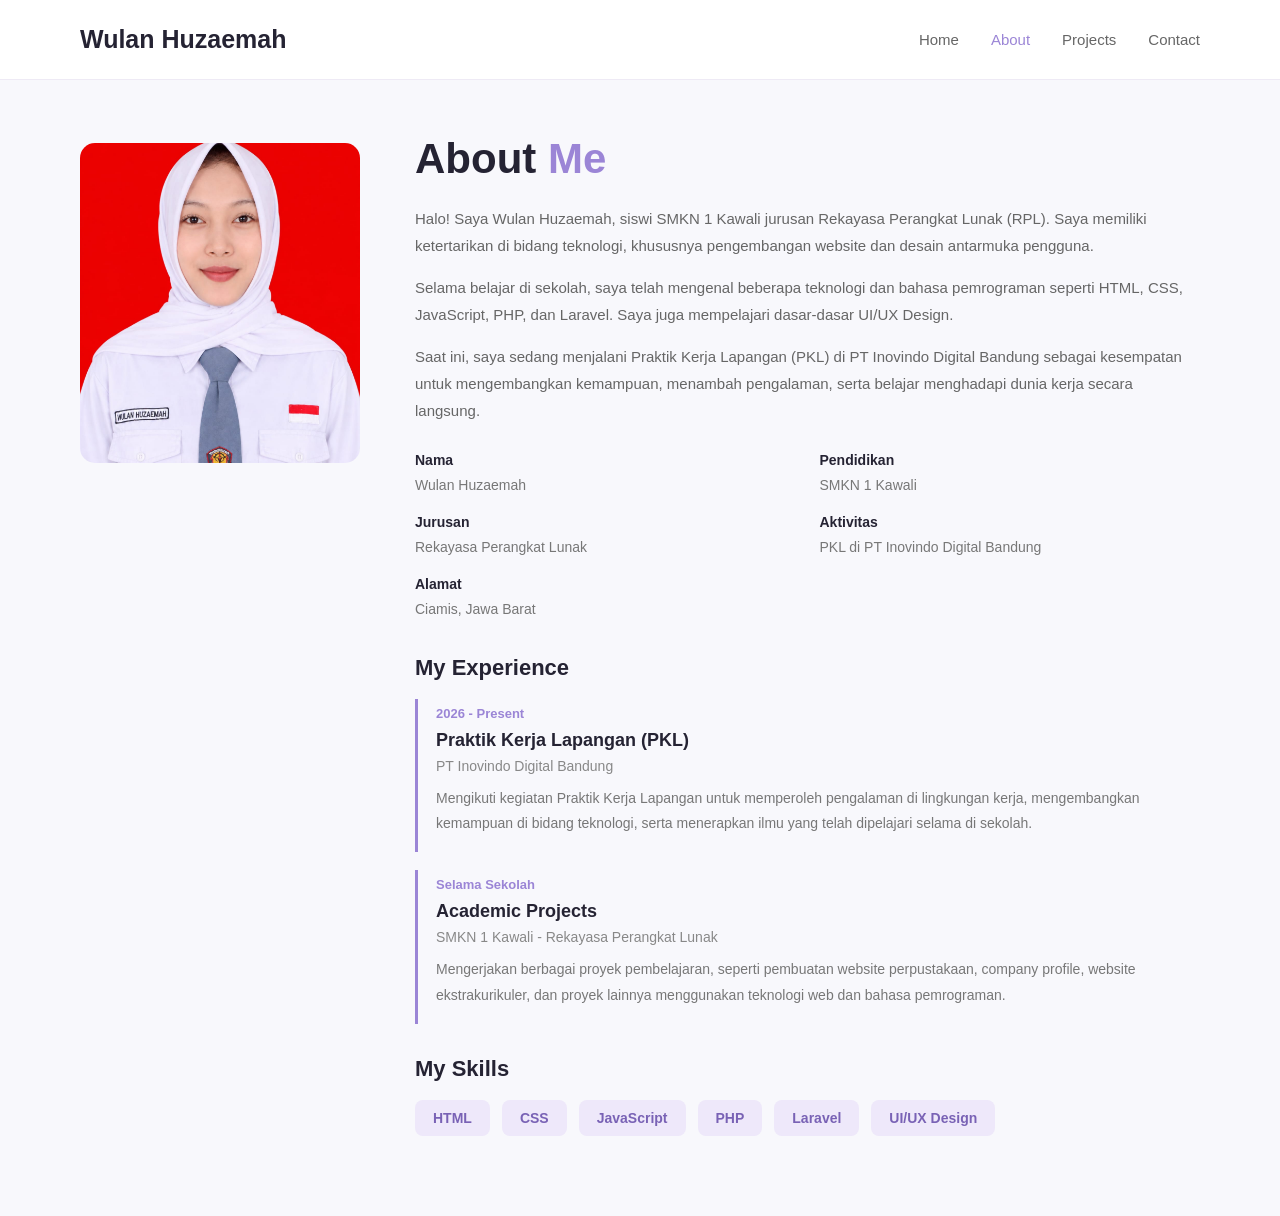
==== about.html @ 4f1f441b "Add files via upload" ====
<!DOCTYPE html>
<html lang="id">
<head>
    <meta charset="UTF-8">
    <meta name="viewport" content="width=device-width, initial-scale=1.0">
    <title>About Me | Wulan Huzaemah</title>
    <link rel="stylesheet" href="style.css">
</head>
<body>

    <!-- NAVBAR -->
    <header class="navbar">
        <div class="nav-container">
            <a href="index.html" class="logo">Wulan Huzaemah</a>

            <nav>
                <ul class="nav-links">
                    <li><a href="index.html">Home</a></li>
                    <li><a href="about.html" class="active">About</a></li>
                    <li><a href="project.html">Projects</a></li>
                    <li><a href="contact.html">Contact</a></li>
                </ul>
            </nav>
        </div>
    </header>

    <!-- ABOUT SECTION -->
    <main>
        <section class="about">

            <div class="about-image">
                <img src="profil.jpeg" alt="Foto Profil Wulan">
            </div>

            <div class="about-content">

                <h1>About <span>Me</span></h1>

                <p class="about-description">
                    Halo! Saya Wulan Huzaemah, siswi SMKN 1 Kawali
                    jurusan Rekayasa Perangkat Lunak (RPL).
                    Saya memiliki ketertarikan di bidang teknologi,
                    khususnya pengembangan website dan desain
                    antarmuka pengguna.
                </p>

                <p class="about-description">
                    Selama belajar di sekolah, saya telah mengenal
                    beberapa teknologi dan bahasa pemrograman seperti
                    HTML, CSS, JavaScript, PHP, dan Laravel.
                    Saya juga mempelajari dasar-dasar UI/UX Design.
                </p>

                <p class="about-description">
                    Saat ini, saya sedang menjalani Praktik Kerja
                    Lapangan (PKL) di PT Inovindo Digital Bandung sebagai
                    kesempatan untuk mengembangkan kemampuan, menambah pengalaman,
                    serta belajar menghadapi dunia kerja secara langsung.
                </p>

                <!-- PERSONAL INFORMATION -->
                <div class="about-info">

                    <div class="info-item">
                        <strong>Nama</strong>
                        <span>Wulan Huzaemah</span>
                    </div>

                    <div class="info-item">
                        <strong>Pendidikan</strong>
                        <span>SMKN 1 Kawali</span>
                    </div>

                    <div class="info-item">
                        <strong>Jurusan</strong>
                        <span>Rekayasa Perangkat Lunak</span>
                    </div>

                    <div class="info-item">
                        <strong>Aktivitas</strong>
                        <span>PKL di PT Inovindo Digital Bandung</span>
                    </div>

                    <div class="info-item">
                        <strong>Alamat</strong>
                        <span>Ciamis, Jawa Barat</span>
                    </div>

                </div>

                <!-- EXPERIENCE -->
                <div class="experience">
                    <h2>My Experience</h2>

                    <div class="experience-item">
                        <span class="experience-year">2026 - Present</span>
                        <h3>Praktik Kerja Lapangan (PKL)</h3>
                        <h4>PT Inovindo Digital Bandung</h4>
                        <p>
                            Mengikuti kegiatan Praktik Kerja Lapangan untuk
                            memperoleh pengalaman di lingkungan kerja,
                            mengembangkan kemampuan di bidang teknologi,
                            serta menerapkan ilmu yang telah dipelajari
                            selama di sekolah.
                        </p>
                    </div>

                    <div class="experience-item">
                        <span class="experience-year">Selama Sekolah</span>
                        <h3>Academic Projects</h3>
                        <h4>SMKN 1 Kawali - Rekayasa Perangkat Lunak</h4>
                        <p>
                            Mengerjakan berbagai proyek pembelajaran,
                            seperti pembuatan website perpustakaan,
                            company profile, website ekstrakurikuler,
                            dan proyek lainnya menggunakan teknologi
                            web dan bahasa pemrograman.
                        </p>
                    </div>
                </div>

                <!-- SKILLS -->
                <div class="skills">
                    <h2>My Skills</h2>

                    <div class="skill-list">
                        <span>HTML</span>
                        <span>CSS</span>
                        <span>JavaScript</span>
                        <span>PHP</span>
                        <span>Laravel</span>
                        <span>UI/UX Design</span>
                    </div>
                </div>

            </div>
        </section>
    </main>

</body>
</html>
---- style.css ----
/* =========================
   GLOBAL
========================= */
* {
    margin: 0;
    padding: 0;
    box-sizing: border-box;
    font-family: Arial, sans-serif;
}

html {
    scroll-behavior: smooth;
}

body {
    background: #f8f8fc;
    color: #25243a;
    padding-top: 80px;
}

img {
    max-width: 100%;
}

/* =========================
   NAVBAR
========================= */
.navbar {
    position: fixed;
    top: 0;
    left: 0;
    width: 100%;
    height: 80px;
    padding: 0;
    background: #fff;
    border-bottom: 1px solid #eeeaf5;
    z-index: 9999;
}

.nav-container {
    width: 100%;
    max-width: 1200px;
    height: 100%;
    margin: 0 auto;
    padding: 0 40px;
    display: flex;
    justify-content: space-between;
    align-items: center;
    gap: 24px;
}

.navbar .logo {
    color: #252333;
    font-size: 25px;
    font-weight: 700;
    text-decoration: none;
    white-space: nowrap;
}

.nav-links {
    display: flex;
    align-items: center;
    gap: 32px;
    list-style: none;
}

.nav-links a {
    color: #666;
    font-size: 15px;
    font-weight: 500;
    text-decoration: none;
    transition: color .3s ease;
}

.nav-links a:hover,
.nav-links a.active {
    color: #9b85d6;
}

/* =========================
   HOME PAGE
========================= */
.home {
    min-height: calc(100vh - 80px);
    padding: 60px 8%;
    display: flex;
    justify-content: space-between;
    align-items: center;
    gap: 50px;
}

.home-content {
    max-width: 600px;
}

.greeting {
    margin-bottom: 20px;
    color: #9b85d6;
    font-size: 12px;
    font-weight: 700;
    letter-spacing: 3px;
}

.home-content h1 {
    margin-bottom: 10px;
    font-size: 48px;
    line-height: 1.3;
}

.home-content h1 span,
.home-content h2 span {
    color: #9b85d6;
}

.home-content h2 {
    margin-bottom: 20px;
    color: #77758b;
    font-size: 20px;
}

.description {
    margin-bottom: 30px;
    color: #77758b;
    line-height: 1.8;
}

.btn {
    display: inline-block;
    padding: 14px 25px;
    border-radius: 8px;
    background: #9b85d6;
    color: #fff;
    text-decoration: none;
    transition: background .3s ease;
}

.btn:hover {
    background: #7962b5;
}

.image-placeholder {
    width: 280px;
    height: 320px;
    overflow: hidden;
    border-radius: 20px;
    flex-shrink: 0;
}

.image-placeholder img {
    display: block;
    width: 100%;
    height: 100%;
    object-fit: cover;
}

/* =========================
   ABOUT PAGE
========================= */
.about {
    width: 100%;
    max-width: 1200px;
    min-height: calc(100vh - 80px);
    margin: 0 auto;
    padding: 55px 40px 80px;
    display: grid;
    grid-template-columns: 280px minmax(0, 1fr);
    align-items: start;
    gap: 55px;
}

.about-image {
    display: flex;
    justify-content: center;
    align-items: flex-start;
    padding-top: 8px;
}

.about-image img {
    display: block;
    width: 280px;
    height: 320px;
    object-fit: cover;
    border-radius: 15px;
}

.about-content {
    min-width: 0;
}

.about-content h1 {
    margin-bottom: 22px;
    color: #252333;
    font-size: 42px;
}

.about-content h1 span {
    color: #9b85d6;
}

.about-description {
    margin-bottom: 15px;
    color: #666;
    font-size: 15px;
    line-height: 1.8;
}

/* PERSONAL INFORMATION */
.about-info {
    display: grid;
    grid-template-columns: repeat(2, minmax(0, 1fr));
    gap: 18px 24px;
    margin-top: 28px;
}

.info-item {
    min-width: 0;
    display: flex;
    flex-direction: column;
    gap: 7px;
}

.info-item strong {
    color: #252333;
    font-size: 14px;
}

.info-item span {
    color: #777;
    font-size: 14px;
    line-height: 1.5;
    overflow-wrap: anywhere;
}

/* EXPERIENCE */
.experience {
    margin-top: 35px;
}

.experience h2,
.skills h2 {
    margin-bottom: 18px;
    color: #252333;
    font-size: 22px;
}

.experience-item {
    margin-bottom: 18px;
    padding: 5px 0 16px 18px;
    border-left: 3px solid #9b85d6;
}

.experience-year {
    color: #9b85d6;
    font-size: 13px;
    font-weight: 600;
}

.experience-item h3 {
    margin: 8px 0 5px;
    color: #252333;
    font-size: 18px;
}

.experience-item h4 {
    margin-bottom: 9px;
    color: #888;
    font-size: 14px;
    font-weight: 500;
    line-height: 1.5;
    white-space: normal;
    overflow-wrap: break-word;
}

.experience-item p {
    color: #777;
    font-size: 14px;
    line-height: 1.8;
}

/* SKILLS */
.skills {
    margin-top: 32px;
}

.skill-list {
    display: flex;
    flex-wrap: wrap;
    gap: 12px;
}

.skill-list span {
    padding: 10px 18px;
    border-radius: 8px;
    background: #eee8fa;
    color: #7962b5;
    font-size: 14px;
    font-weight: 600;
}

/* =========================
   PROJECT PAGE
========================= */
.projects {
    min-height: calc(100vh - 80px);
    padding: 55px 8% 80px;
}

.projects-container {
    max-width: 1200px;
    margin: 0 auto;
}

.projects-heading {
    max-width: 650px;
    margin-bottom: 45px;
}

.section-label {
    color: #9b85d6;
    font-size: 13px;
    font-weight: 700;
    letter-spacing: 3px;
}

.projects-heading h1 {
    margin: 12px 0;
    color: #252333;
    font-size: 48px;
}

.projects-heading h1 span {
    color: #9b85d6;
}

.projects-heading > p:last-child {
    color: #777;
    line-height: 1.8;
}

.project-grid {
    display: grid;
    grid-template-columns: repeat(3, minmax(0, 1fr));
    gap: 25px;
}

.project-card {
    overflow: hidden;
    border: 1px solid #eeeaf5;
    border-radius: 15px;
    background: #fff;
    transition: transform .3s ease, box-shadow .3s ease;
}

.project-card:hover {
    transform: translateY(-7px);
    box-shadow: 0 12px 30px rgba(40, 30, 70, .08);
}

.project-image {
    width: 100%;
    height: 210px;
    overflow: hidden;
    display: flex;
    justify-content: center;
    align-items: center;
    background: #f0edf7;
}

.project-image img {
    display: block;
    width: 100%;
    height: 100%;
    object-fit: cover;
}

.project-image span {
    color: #9b85d6;
    font-size: 75px;
    font-weight: 700;
    opacity: .8;
}

.project-info {
    padding: 23px;
}

.project-number {
    color: #9b85d6;
    font-size: 12px;
    font-weight: 700;
    letter-spacing: 1.5px;
}

.project-info h2 {
    margin: 12px 0;
    color: #252333;
    font-size: 21px;
}

.project-info > p:not(.project-number) {
    color: #777;
    font-size: 14px;
    line-height: 1.7;
}

.project-tags {
    display: flex;
    flex-wrap: wrap;
    gap: 8px;
    margin-top: 20px;
}

.project-tags span {
    padding: 7px 12px;
    border-radius: 20px;
    background: #f0edf7;
    color: #8b73c5;
    font-size: 12px;
}

/* =========================
   CONTACT PAGE
========================= */
.contact {
    min-height: calc(100vh - 80px);
    padding: 70px 10% 80px;
}

.contact-heading {
    max-width: 650px;
    margin: 0 auto 55px;
    text-align: center;
}

.contact-heading h1 {
    margin-bottom: 15px;
    color: #252333;
    font-size: 42px;
}

.contact-heading h1 span {
    color: #9b85d6;
}

.contact-heading > p:last-child {
    color: #777;
    font-size: 15px;
    line-height: 1.8;
}

.contact-cards {
    display: grid;
    grid-template-columns: repeat(4, minmax(0, 1fr));
    gap: 22px;
}

.contact-card {
    padding: 35px 20px;
    border: 1px solid #eee8fa;
    border-radius: 16px;
    background: #fff;
    text-align: center;
    text-decoration: none;
    transition: transform .3s ease, box-shadow .3s ease;
}

.contact-card:hover {
    transform: translateY(-8px);
    border-color: #9b85d6;
    box-shadow: 0 10px 30px rgba(121, 98, 181, .12);
}

.contact-icon {
    width: 65px;
    height: 65px;
    margin: 0 auto 22px;
    border-radius: 16px;
    display: flex;
    justify-content: center;
    align-items: center;
    background: #eee8fa;
    color: #7962b5;
    font-size: 30px;
}

.contact-card h2 {
    margin-bottom: 10px;
    color: #252333;
    font-size: 19px;
}

.contact-card p {
    margin-bottom: 22px;
    color: #888;
    font-size: 13px;
}

.contact-link {
    color: #9b85d6;
    font-size: 13px;
    font-weight: 600;
}

/* =========================
   FOOTER
========================= */
.footer {
    padding: 25px;
    border-top: 1px solid #eeeaf5;
    color: #888;
    font-size: 13px;
    text-align: center;
}

/* =========================
   RESPONSIVE
========================= */
@media (max-width: 900px) {
    .project-grid {
        grid-template-columns: repeat(2, minmax(0, 1fr));
    }

    .contact-cards {
        grid-template-columns: repeat(2, minmax(0, 1fr));
    }

    .about {
        grid-template-columns: 230px minmax(0, 1fr);
        gap: 35px;
        padding-right: 6%;
        padding-left: 6%;
    }

    .about-image img {
        width: 230px;
        height: 280px;
    }
}

@media (max-width: 768px) {
    .home {
        flex-direction: column-reverse;
        justify-content: center;
        gap: 35px;
        padding: 55px 6%;
        text-align: center;
    }

    .home-content h1 {
        font-size: 36px;
    }

    .about {
        grid-template-columns: 1fr;
        gap: 30px;
        padding: 45px 7% 60px;
    }

    .about-image {
        justify-content: center;
    }

    .about-content h1 {
        font-size: 34px;
    }

    .projects-heading h1 {
        font-size: 38px;
    }
}

@media (max-width: 600px) {
    body {
        padding-top: 105px;
    }

    .navbar {
        height: 105px;
    }

    .nav-container {
        flex-direction: column;
        justify-content: center;
        gap: 12px;
        padding: 10px 12px;
    }

    .navbar .logo {
        font-size: 21px;
    }

    .nav-links {
        justify-content: center;
        gap: 18px;
    }

    .nav-links a {
        font-size: 13px;
    }

    .home-content h1 {
        font-size: 32px;
    }

    .about-info {
        grid-template-columns: 1fr;
    }

    .projects {
        padding: 45px 6% 60px;
    }

    .projects-heading h1 {
        font-size: 34px;
    }

    .project-grid,
    .contact-cards {
        grid-template-columns: 1fr;
    }

    .contact {
        padding: 45px 7% 60px;
    }

    .contact-heading h1 {
        font-size: 34px;
    }
}
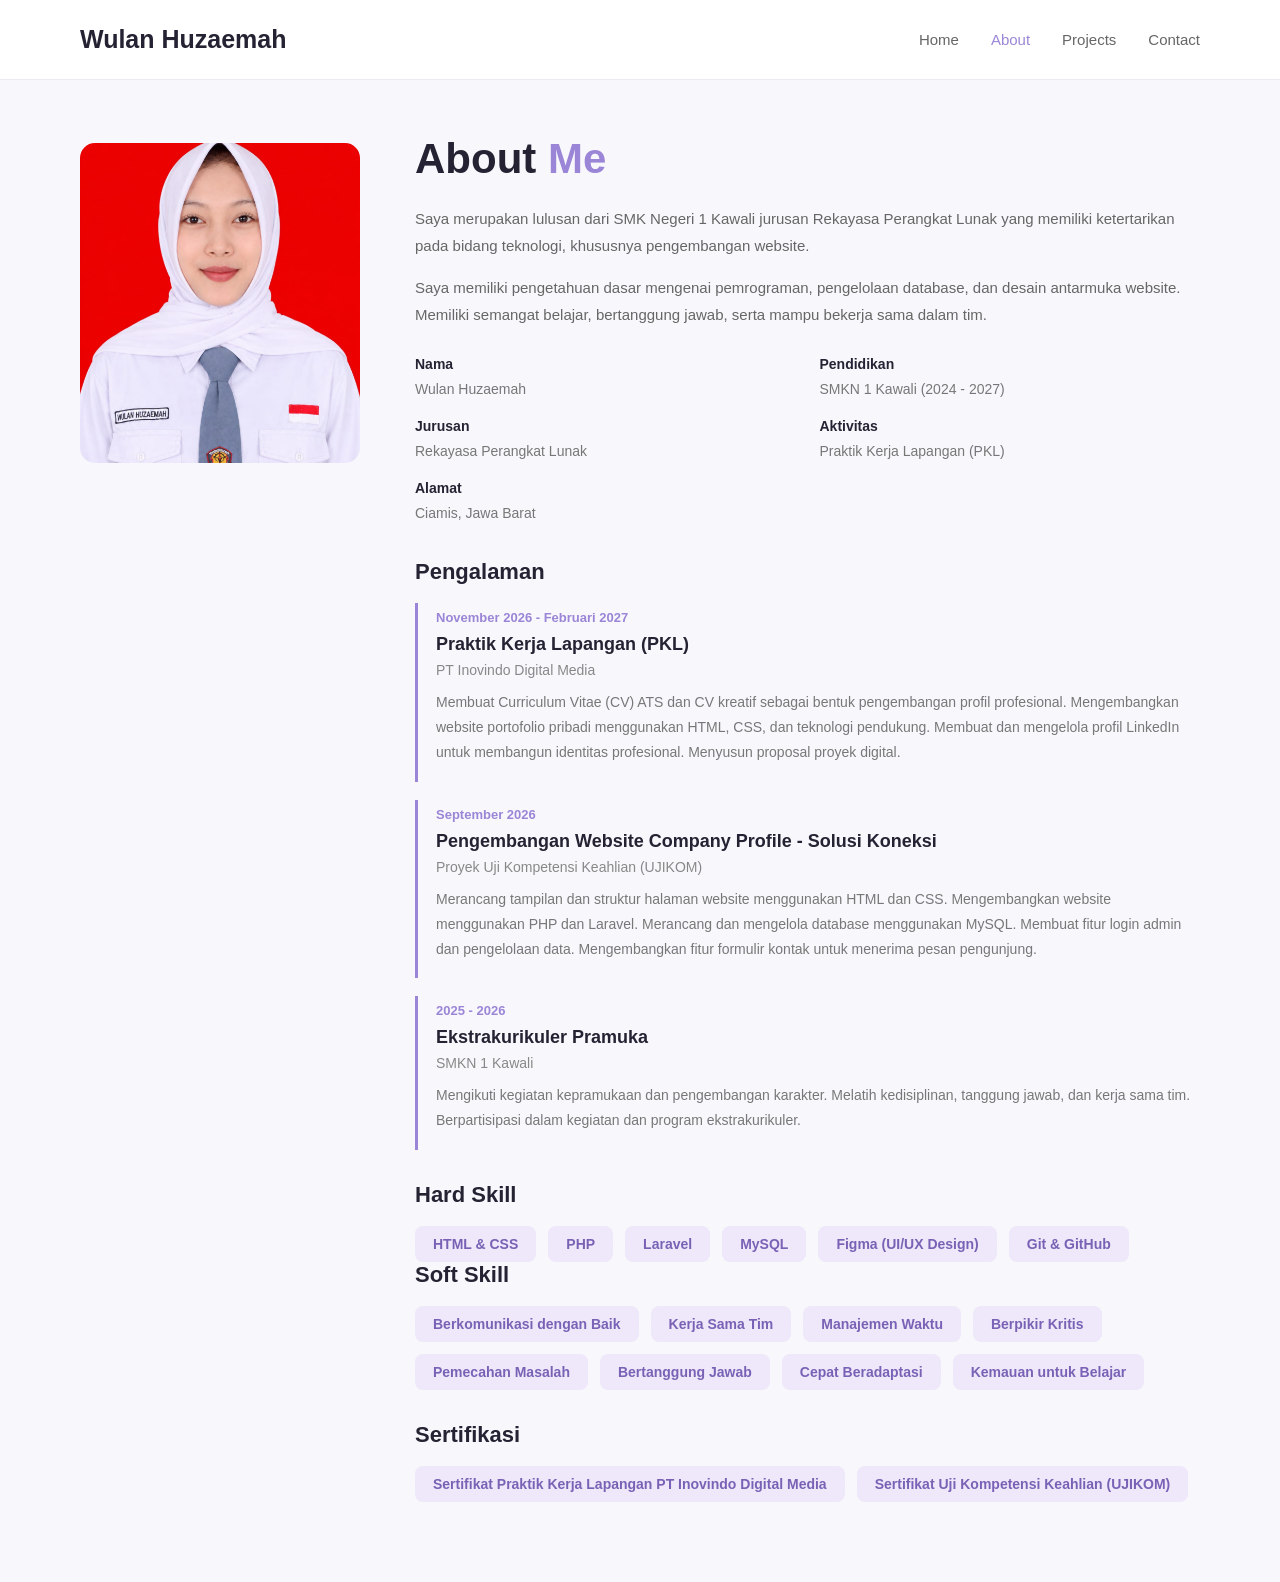
==== commit eee5e919: "Add files via upload" ====
--- a/about.html
+++ b/about.html
@@ -4,7 +4,7 @@
 <head>
     <meta charset="UTF-8">
     <meta name="viewport" content="width=device-width, initial-scale=1.0">
-    <title>About Me | Wulan Huzaemah</title>
+    <title>About me | Wulan Huzaemah</title>
     <link rel="stylesheet" href="style.css">
 </head>
 <body>
@@ -37,26 +37,19 @@
 
                 <h1>About <span>Me</span></h1>
 
+                <!-- PROFIL DIRI -->
                 <p class="about-description">
-                    Halo! Saya Wulan Huzaemah, siswi SMKN 1 Kawali
-                    jurusan Rekayasa Perangkat Lunak (RPL).
-                    Saya memiliki ketertarikan di bidang teknologi,
-                    khususnya pengembangan website dan desain
-                    antarmuka pengguna.
+                    Saya merupakan lulusan dari SMK Negeri 1 Kawali
+                    jurusan Rekayasa Perangkat Lunak yang memiliki
+                    ketertarikan pada bidang teknologi, khususnya
+                    pengembangan website.
                 </p>
 
                 <p class="about-description">
-                    Selama belajar di sekolah, saya telah mengenal
-                    beberapa teknologi dan bahasa pemrograman seperti
-                    HTML, CSS, JavaScript, PHP, dan Laravel.
-                    Saya juga mempelajari dasar-dasar UI/UX Design.
-                </p>
-
-                <p class="about-description">
-                    Saat ini, saya sedang menjalani Praktik Kerja
-                    Lapangan (PKL) di PT Inovindo Digital Bandung sebagai
-                    kesempatan untuk mengembangkan kemampuan, menambah pengalaman,
-                    serta belajar menghadapi dunia kerja secara langsung.
+                    Saya memiliki pengetahuan dasar mengenai pemrograman,
+                    pengelolaan database, dan desain antarmuka website.
+                    Memiliki semangat belajar, bertanggung jawab, serta
+                    mampu bekerja sama dalam tim.
                 </p>
 
                 <!-- PERSONAL INFORMATION -->
@@ -69,7 +62,7 @@
 
                     <div class="info-item">
                         <strong>Pendidikan</strong>
-                        <span>SMKN 1 Kawali</span>
+                        <span>SMKN 1 Kawali (2024 - 2027)</span>
                     </div>
 
                     <div class="info-item">
@@ -79,7 +72,7 @@
 
                     <div class="info-item">
                         <strong>Aktivitas</strong>
-                        <span>PKL di PT Inovindo Digital Bandung</span>
+                        <span>Praktik Kerja Lapangan (PKL)</span>
                     </div>
 
                     <div class="info-item">
@@ -91,46 +84,98 @@
 
                 <!-- EXPERIENCE -->
                 <div class="experience">
-                    <h2>My Experience</h2>
+                    <h2>Pengalaman</h2>
 
                     <div class="experience-item">
-                        <span class="experience-year">2026 - Present</span>
+                        <span class="experience-year">
+                            November 2026 - Februari 2027
+                        </span>
+
                         <h3>Praktik Kerja Lapangan (PKL)</h3>
-                        <h4>PT Inovindo Digital Bandung</h4>
+                        <h4>PT Inovindo Digital Media</h4>
+
                         <p>
-                            Mengikuti kegiatan Praktik Kerja Lapangan untuk
-                            memperoleh pengalaman di lingkungan kerja,
-                            mengembangkan kemampuan di bidang teknologi,
-                            serta menerapkan ilmu yang telah dipelajari
-                            selama di sekolah.
+                            Membuat Curriculum Vitae (CV) ATS dan CV kreatif
+                            sebagai bentuk pengembangan profil profesional.
+                            Mengembangkan website portofolio pribadi
+                            menggunakan HTML, CSS, dan teknologi pendukung.
+                            Membuat dan mengelola profil LinkedIn untuk
+                            membangun identitas profesional. Menyusun
+                            proposal proyek digital.
                         </p>
                     </div>
 
                     <div class="experience-item">
-                        <span class="experience-year">Selama Sekolah</span>
-                        <h3>Academic Projects</h3>
-                        <h4>SMKN 1 Kawali - Rekayasa Perangkat Lunak</h4>
+                        <span class="experience-year">
+                            September 2026
+                        </span>
+
+                        <h3>Pengembangan Website Company Profile - Solusi Koneksi</h3>
+                        <h4>Proyek Uji Kompetensi Keahlian (UJIKOM)</h4>
+
                         <p>
-                            Mengerjakan berbagai proyek pembelajaran,
-                            seperti pembuatan website perpustakaan,
-                            company profile, website ekstrakurikuler,
-                            dan proyek lainnya menggunakan teknologi
-                            web dan bahasa pemrograman.
+                            Merancang tampilan dan struktur halaman website
+                            menggunakan HTML dan CSS. Mengembangkan website
+                            menggunakan PHP dan Laravel. Merancang dan
+                            mengelola database menggunakan MySQL. Membuat
+                            fitur login admin dan pengelolaan data.
+                            Mengembangkan fitur formulir kontak untuk
+                            menerima pesan pengunjung.
+                        </p>
+                    </div>
+
+                    <div class="experience-item">
+                        <span class="experience-year">
+                            2025 - 2026
+                        </span>
+
+                        <h3>Ekstrakurikuler Pramuka</h3>
+                        <h4>SMKN 1 Kawali</h4>
+
+                        <p>
+                            Mengikuti kegiatan kepramukaan dan pengembangan
+                            karakter. Melatih kedisiplinan, tanggung jawab,
+                            dan kerja sama tim. Berpartisipasi dalam kegiatan
+                            dan program ekstrakurikuler.
                         </p>
                     </div>
                 </div>
 
-                <!-- SKILLS -->
+                <!-- HARD SKILLS -->
                 <div class="skills">
-                    <h2>My Skills</h2>
+                    <h2>Hard Skill</h2>
 
                     <div class="skill-list">
-                        <span>HTML</span>
-                        <span>CSS</span>
-                        <span>JavaScript</span>
+                        <span>HTML & CSS</span>
                         <span>PHP</span>
                         <span>Laravel</span>
-                        <span>UI/UX Design</span>
+                        <span>MySQL</span>
+                        <span>Figma (UI/UX Design)</span>
+                        <span>Git & GitHub</span>
+                    </div>
+
+                    <!-- SOFT SKILLS -->
+                    <h2>Soft Skill</h2>
+
+                    <div class="skill-list">
+                        <span>Berkomunikasi dengan Baik</span>
+                        <span>Kerja Sama Tim</span>
+                        <span>Manajemen Waktu</span>
+                        <span>Berpikir Kritis</span>
+                        <span>Pemecahan Masalah</span>
+                        <span>Bertanggung Jawab</span>
+                        <span>Cepat Beradaptasi</span>
+                        <span>Kemauan untuk Belajar</span>
+                    </div>
+                </div>
+
+                <!-- CERTIFICATIONS -->
+                <div class="skills">
+                    <h2>Sertifikasi</h2>
+
+                    <div class="skill-list">
+                        <span>Sertifikat Praktik Kerja Lapangan PT Inovindo Digital Media</span>
+                        <span>Sertifikat Uji Kompetensi Keahlian (UJIKOM)</span>
                     </div>
                 </div>
 
--- a/style.css
+++ b/style.css
@@ -449,9 +449,10 @@
     line-height: 1.8;
 }
 
+/* CONTACT CARDS */
 .contact-cards {
     display: grid;
-    grid-template-columns: repeat(4, minmax(0, 1fr));
+    grid-template-columns: repeat(3, minmax(0, 1fr));
     gap: 22px;
 }
 
